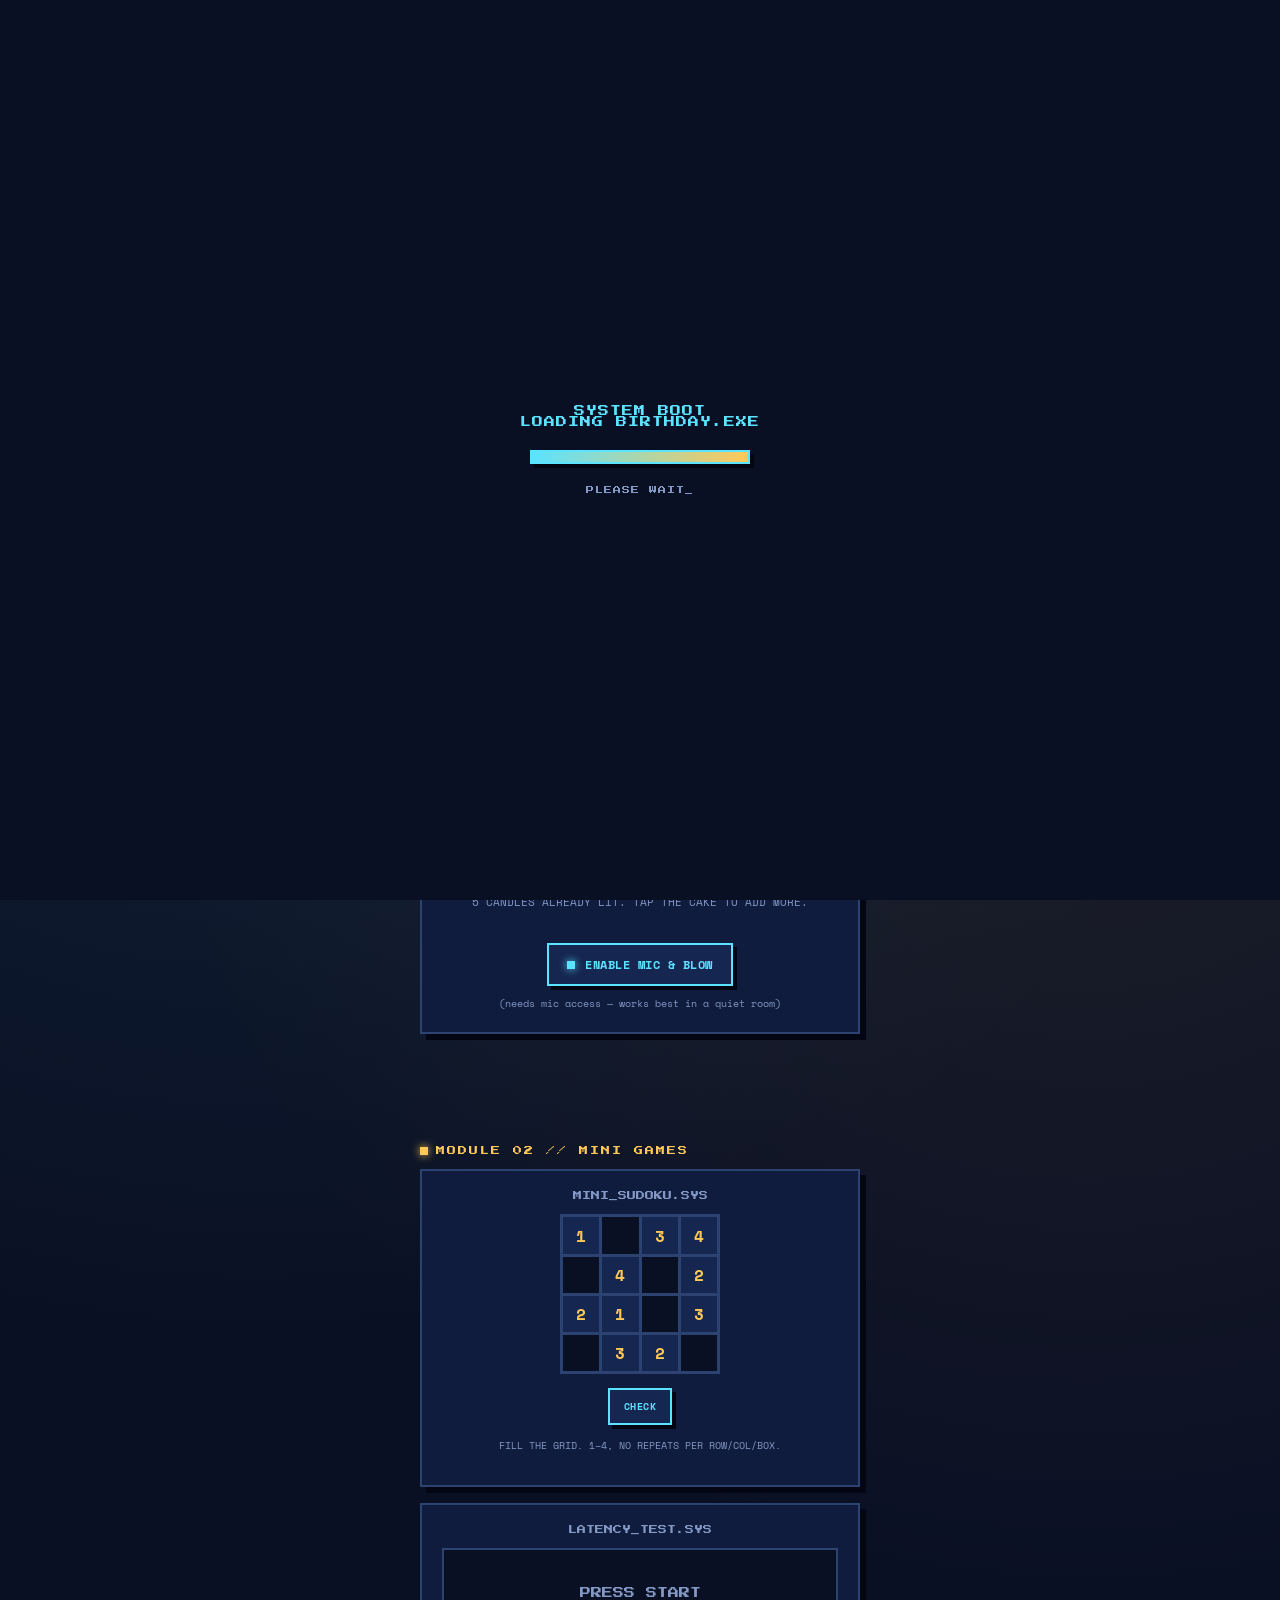
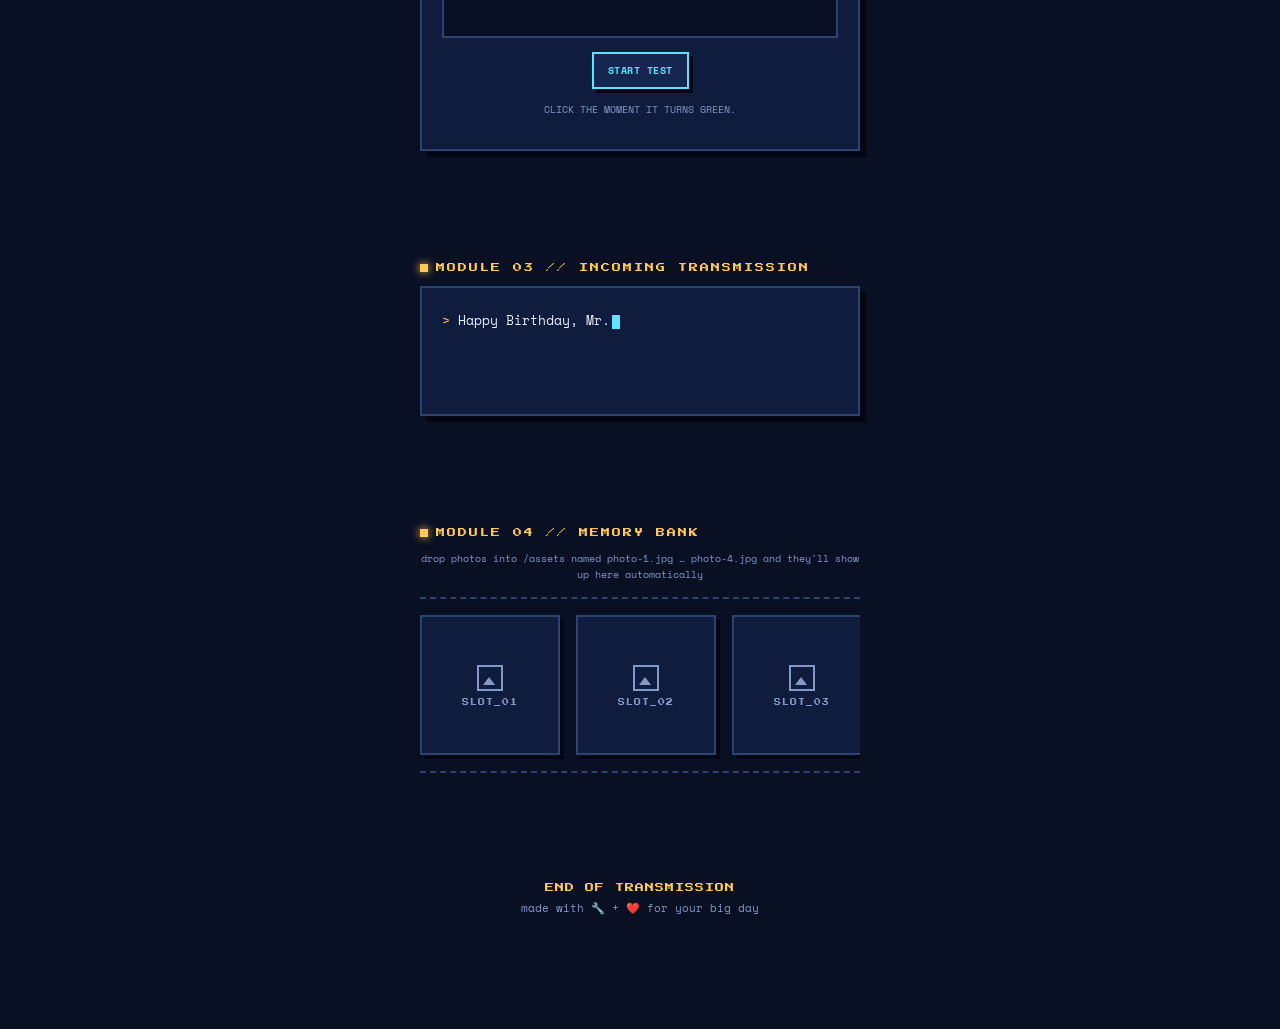
==== index.html @ bc01b447 "Add files via upload" ====
<!DOCTYPE html>
<html lang="en">
<head>
<meta charset="UTF-8">
<meta name="viewport" content="width=device-width, initial-scale=1.0, maximum-scale=1.0">
<title>Happy Birthday, Gopi San</title>
<link rel="preconnect" href="https://fonts.googleapis.com">
<link href="https://fonts.googleapis.com/css2?family=Press+Start+2P&family=Space+Mono:ital,wght@0,400;0,700;1,400&display=swap" rel="stylesheet">
<link rel="stylesheet" href="style.css">
</head>
<body>

<div class="confetti" id="confetti"></div>

<div id="boot">
  <div class="pixel">SYSTEM BOOT<br>LOADING BIRTHDAY.EXE</div>
  <div class="loadbar"></div>
  <div class="pixel" style="font-size:8px; color:var(--text-dim);">PLEASE WAIT<span class="blink">_</span></div>
</div>

<main>

  <section class="hero">
    <div class="bot">
      <div class="antenna-tip"></div>
      <div class="antenna"></div>
      <div class="head">
        <span class="bolt tl"></span><span class="bolt tr"></span><span class="bolt bl"></span><span class="bolt br"></span>
        <div class="visor"><span class="eye"></span><span class="eye"></span></div>
        <div class="mouth"><i></i><i></i><i></i><i></i><i></i></div>
      </div>
    </div>
    <h1 class="pixel">HAPPY<br>BIRTHDAY<span class="cyan-txt">_</span></h1>
    <div class="name pixel">// GOPI SAN 🧛‍♂️</div>
    <p class="sub">SYSTEM STATUS: <span class="gold-txt">+1 YEAR ADDED TO UPTIME</span></p>

    <div class="walk-lane" id="walkLane">
      <div class="walker" id="walker"><div class="flip" id="walkerFlip"></div></div>
    </div>
  </section>

  <section class="fade-in">
    <div class="eyebrow">MODULE 01 // MAKE A WISH</div>
    <div class="panel-3d">
      <div class="console-head">
        <span class="console-title">WISH_CAKE.SYS</span>
        <div class="dots"><span></span><span></span><span></span></div>
      </div>
      <div class="cake-stage" id="cakeStage"></div>
      <div class="candle-count" id="candleCount">5 CANDLES LIT</div>
      <div class="console-msg" id="cakeMsg">5 CANDLES ALREADY LIT. TAP THE CAKE TO ADD MORE.</div>
      <button class="btn-3d" id="micBtn"><span class="dot"></span> ENABLE MIC &amp; BLOW</button>
      <p class="hint">(needs mic access — works best in a quiet room)</p>
    </div>
  </section>

  <section class="fade-in">
    <div class="eyebrow">MODULE 02 // MINI GAMES</div>
    <div class="games-grid">

      <div class="panel-3d game-card">
        <div class="console-title">MINI_SUDOKU.SYS</div>
        <div class="sudoku-grid" id="sudokuGrid"></div>
        <button class="btn-3d small" id="sudokuCheck">CHECK</button>
        <div class="game-msg" id="sudokuMsg">FILL THE GRID. 1–4, NO REPEATS PER ROW/COL/BOX.</div>
      </div>

      <div class="panel-3d game-card">
        <div class="console-title">LATENCY_TEST.SYS</div>
        <div class="reaction-box" id="reactionBox">
          <span id="reactionLabel">PRESS START</span>
        </div>
        <button class="btn-3d small" id="reactionBtn">START TEST</button>
        <div class="game-msg" id="reactionMsg">CLICK THE MOMENT IT TURNS GREEN.</div>
      </div>

    </div>
  </section>

  <section class="fade-in">
    <div class="eyebrow">MODULE 03 // INCOMING TRANSMISSION</div>
    <div class="panel-3d terminal">
      <span class="prompt">&gt;</span> <span id="typewriter"></span><span class="cursor-bar"></span>
    </div>
  </section>

  <section class="fade-in">
    <div class="eyebrow">MODULE 04 // MEMORY BANK</div>
    <p class="hint" style="margin-bottom:14px;">drop photos into /assets named photo-1.jpg … photo-4.jpg and they'll show up here automatically</p>
    <div class="belt-wrap">
      <div class="belt-track" id="beltTrack"></div>
    </div>
  </section>

  <footer>
    <div class="pixel">END OF TRANSMISSION</div>
    <div>made with 🔧 + ❤️ for your big day</div>
  </footer>

</main>

<script src="script.js"></script>
</body>
</html>
---- style.css ----
:root{
  --bg:#0a1024;
  --panel:#101c3d;
  --panel-2:#152650;
  --line:#2c4270;
  --cyan:#5be3ff;
  --cyan-dim:#3a6b95;
  --gold:#ffc857;
  --coral:#ff7a5c;
  --text:#e8eefb;
  --text-dim:#8398c4;
  --shadow:#040713;
}
*{box-sizing:border-box; margin:0; padding:0;}
html{scroll-behavior:smooth;}
body{
  background:
    radial-gradient(circle at 20% 10%, rgba(91,227,255,.10), transparent 42%),
    radial-gradient(circle at 85% 25%, rgba(255,200,87,.08), transparent 42%),
    var(--bg);
  color:var(--text);
  font-family:'Space Mono', monospace;
  overflow-x:hidden;
  position:relative;
}
body::before{
  content:''; position:fixed; inset:0; pointer-events:none; z-index:0;
  background-image:
    linear-gradient(rgba(91,227,255,.05) 1px, transparent 1px),
    linear-gradient(90deg, rgba(91,227,255,.05) 1px, transparent 1px);
  background-size: 26px 26px;
}
.pixel{font-family:'Press Start 2P', monospace;}
.cyan-txt{color:var(--cyan);}
.gold-txt{color:var(--gold);}

/* ---------- 3D pixel panel / button system ---------- */
.panel-3d{
  background:var(--panel); border:2px solid var(--line); padding:20px;
  box-shadow:6px 6px 0 var(--shadow);
  position:relative;
}
.btn-3d{
  display:flex; align-items:center; gap:10px; margin:16px auto 0; justify-content:center;
  background:var(--panel-2); border:2px solid var(--cyan); color:var(--cyan);
  font-family:'Space Mono', monospace; font-weight:700; font-size:12px;
  padding:11px 18px; cursor:pointer; letter-spacing:.5px;
  box-shadow:4px 4px 0 var(--shadow);
  transition:transform .08s ease, box-shadow .08s ease;
}
.btn-3d:hover{background:rgba(91,227,255,.10);}
.btn-3d:active{transform:translate(3px,3px); box-shadow:1px 1px 0 var(--shadow);}
.btn-3d.small{font-size:10px; padding:9px 14px; margin-top:14px;}
.btn-3d .dot{width:8px; height:8px; background:var(--cyan); box-shadow:0 0 8px var(--cyan);}
.btn-3d.listening .dot{animation:pulse .5s infinite;}
@keyframes pulse{ 0%,100%{opacity:1; transform:scale(1);} 50%{opacity:.5; transform:scale(.85);} }

/* ---------- confetti ---------- */
.confetti{position:fixed; inset:0; overflow:hidden; pointer-events:none; z-index:1;}
.confetti span{position:absolute; top:-20px; width:6px; height:6px; opacity:.8; animation:fall linear infinite;}
@keyframes fall{ to{ transform:translateY(115vh) rotate(200deg); } }

/* ---------- BOOT SCREEN ---------- */
#boot{
  position:fixed; inset:0; background:var(--bg);
  display:flex; flex-direction:column; align-items:center; justify-content:center;
  z-index:999; gap:22px; transition:opacity .6s ease, visibility .6s ease;
}
#boot.hide{opacity:0; visibility:hidden; pointer-events:none;}
#boot .pixel{font-size:11px; color:var(--cyan); letter-spacing:1px; text-align:center;}
.loadbar{width:220px; height:14px; border:2px solid var(--cyan); position:relative; overflow:hidden; box-shadow:4px 4px 0 var(--shadow);}
.loadbar::after{
  content:''; position:absolute; left:0; top:0; bottom:0; width:0%;
  background:linear-gradient(90deg,var(--cyan),var(--gold)); animation:load 2.2s steps(20) forwards;
}
@keyframes load{ to{ width:100%; } }
.blink{animation:blink 1s step-end infinite;}
@keyframes blink{ 50%{ opacity:0; } }

/* ---------- LAYOUT ---------- */
main{max-width:480px; margin:0 auto; padding:0 20px 80px; position:relative; z-index:2;}
section{padding:56px 0; position:relative;}
.eyebrow{
  font-family:'Press Start 2P', monospace; font-size:9px; color:var(--gold);
  letter-spacing:2px; margin-bottom:14px; display:flex; align-items:center; gap:8px;
}
.eyebrow::before{content:''; width:8px; height:8px; background:var(--gold); box-shadow:0 0 8px var(--gold); display:inline-block;}

/* ---------- HERO ---------- */
.hero{padding-top:52px; text-align:center;}
.bot{width:132px; height:150px; margin:0 auto 20px; position:relative;}
.bot .antenna{width:4px; height:22px; background:var(--cyan-dim); margin:0 auto;}
.bot .antenna-tip{
  width:12px; height:12px; background:var(--coral); margin:0 auto;
  box-shadow:0 0 14px var(--coral); animation:pulse 1.6s ease-in-out infinite;
}
.bot .head{
  width:132px; height:96px; background:var(--panel-2);
  border:3px solid var(--cyan); margin-top:6px; position:relative;
  box-shadow:6px 6px 0 var(--shadow), inset 0 0 20px rgba(91,227,255,.08);
}
.bot .visor{
  position:absolute; top:26px; left:14px; right:14px; height:34px;
  background:var(--bg); border:2px solid var(--cyan-dim);
  display:flex; align-items:center; justify-content:center; gap:16px;
}
.bot .eye{width:12px; height:12px; background:var(--cyan); box-shadow:0 0 10px var(--cyan); animation:blinkeye 4s infinite;}
@keyframes blinkeye{ 0%,92%,100%{ transform:scaleY(1);} 96%{ transform:scaleY(.1);} }
.bot .mouth{position:absolute; bottom:14px; left:24px; right:24px; height:8px; display:flex; gap:4px;}
.bot .mouth i{flex:1; background:var(--gold); opacity:.25; animation:talk 1.8s infinite;}
.bot .mouth i:nth-child(2){animation-delay:.2s;} .bot .mouth i:nth-child(3){animation-delay:.4s;}
.bot .mouth i:nth-child(4){animation-delay:.6s;} .bot .mouth i:nth-child(5){animation-delay:.8s;}
@keyframes talk{ 0%,100%{opacity:.15;} 50%{opacity:.9;} }
.bot .bolt{position:absolute; width:6px; height:6px; background:var(--cyan-dim);}
.bot .bolt.tl{top:6px; left:6px;} .bot .bolt.tr{top:6px; right:6px;}
.bot .bolt.bl{bottom:6px; left:6px;} .bot .bolt.br{bottom:6px; right:6px;}

.hero h1{font-size:16px; line-height:1.7; margin-top:22px; color:var(--text);}
.hero .name{margin-top:14px; font-size:14px; color:var(--gold); letter-spacing:1px;}
.hero .sub{margin-top:18px; color:var(--text-dim); font-size:13px;}

/* ---------- walking lane ---------- */
.walk-lane{
  position:relative; height:150px; margin-top:30px; overflow:hidden;
  border-top:2px dashed var(--line); border-bottom:2px dashed var(--line);
}
.walker{position:absolute; bottom:4px; left:0; will-change:transform;}
.walker .flip{will-change:transform;}
.walker svg{display:block; image-rendering:pixelated;}
.walker .frameB{display:none;}
.walker.step .frameA{display:none;}
.walker.step .frameB{display:block;}

/* ---------- WISH CONSOLE ---------- */
.console-head{display:flex; justify-content:space-between; align-items:center; margin-bottom:16px;}
.console-head .dots{display:flex; gap:6px;}
.console-head .dots span{width:8px; height:8px; background:var(--cyan-dim);}
.console-title{font-family:'Press Start 2P'; font-size:9px; color:var(--text-dim);}

.cake-stage{position:relative; width:210px; height:150px; margin:6px auto 0; cursor:crosshair;}
.cake-stage svg{position:absolute; left:0; top:0; image-rendering:pixelated;}
.candle{position:absolute; width:5px; height:22px; background:var(--gold); box-shadow:0 0 6px rgba(255,200,87,.7); transform:translate(-50%,-100%);}
.candle .flame{
  position:absolute; top:-10px; left:50%; transform:translateX(-50%);
  width:8px; height:11px; background:var(--coral);
  clip-path:polygon(50% 0%, 100% 100%, 0% 100%);
  box-shadow:0 0 10px var(--coral); animation:flick .4s infinite alternate;
}
@keyframes flick{ from{transform:translateX(-50%) scaleY(1);} to{transform:translateX(-50%) scaleY(.82) scaleX(1.1);} }
.candle.out{opacity:.35;}
.candle.out .flame{display:none;}

.candle-count{text-align:center; font-family:'Press Start 2P'; font-size:10px; color:var(--gold); margin-top:14px;}
.console-msg{text-align:center; font-size:11px; color:var(--text-dim); margin-top:10px; min-height:34px; line-height:1.7;}
.console-msg strong{color:var(--gold);}
.hint{text-align:center; font-size:10px; color:var(--text-dim); margin-top:10px; line-height:1.6;}

/* ---------- MINI GAMES ---------- */
.games-grid{display:grid; grid-template-columns:1fr; gap:16px;}
.game-card{text-align:center;}
.sudoku-grid{
  display:grid; grid-template-columns:repeat(4,1fr); gap:3px;
  width:160px; margin:14px auto 0; background:var(--line); padding:3px;
}
.sudoku-grid input{
  width:100%; aspect-ratio:1/1; text-align:center; font-family:'Space Mono', monospace;
  font-size:16px; font-weight:700; background:var(--bg); color:var(--cyan);
  border:none; outline:none;
}
.sudoku-grid input:disabled{color:var(--gold); background:var(--panel-2);}
.sudoku-grid input:focus{background:var(--panel-2);}
.game-msg{font-size:10px; color:var(--text-dim); margin-top:12px; line-height:1.7; min-height:28px;}

.reaction-box{
  margin:14px auto 0; width:100%; height:90px; background:var(--bg);
  border:2px solid var(--line); display:flex; align-items:center; justify-content:center;
  font-family:'Press Start 2P'; font-size:11px; color:var(--text-dim); text-align:center; padding:10px;
  transition:background .1s ease;
}
.reaction-box.go{background:#1f7a3d; color:#eafff0; border-color:#1f7a3d;}
.reaction-box.wait{color:var(--coral);}

/* ---------- TERMINAL MESSAGE ---------- */
.terminal{font-size:13px; line-height:1.85; min-height:130px; color:var(--text);}
.terminal .prompt{color:var(--gold);}
.cursor-bar{display:inline-block; width:8px; height:14px; background:var(--cyan); vertical-align:middle; margin-left:2px;}

/* ---------- CONVEYOR BELT GALLERY ---------- */
.belt-wrap{
  overflow:hidden; border-top:2px dashed var(--line); border-bottom:2px dashed var(--line);
  padding:16px 0; position:relative;
}
.belt-track{
  display:flex; gap:16px; width:max-content;
  animation:belt-scroll 18s linear infinite;
}
.belt-wrap:active .belt-track{animation-play-state:paused;}
@keyframes belt-scroll{ from{ transform:translateX(0); } to{ transform:translateX(-50%); } }
.slot{
  width:140px; height:140px; flex:0 0 auto;
  border:2px solid var(--line); background:var(--panel);
  box-shadow:4px 4px 0 var(--shadow);
  display:flex; flex-direction:column; align-items:center; justify-content:center; gap:8px;
  position:relative; overflow:hidden;
}
.slot img{width:100%; height:100%; object-fit:cover; display:none; position:absolute; inset:0;}
.slot .ph-icon{width:26px; height:26px; border:2px solid var(--text-dim); position:relative;}
.slot .ph-icon::after{content:''; position:absolute; left:4px; bottom:4px; width:0; height:0;
  border-left:6px solid transparent; border-right:6px solid transparent; border-bottom:8px solid var(--text-dim);}
.slot .label{font-family:'Press Start 2P'; font-size:7px; color:var(--text-dim); letter-spacing:1px;}

/* ---------- FOOTER ---------- */
footer{text-align:center; padding:50px 0 30px; color:var(--text-dim); font-size:11px; line-height:2;}
footer .pixel{font-size:9px; color:var(--gold); letter-spacing:1px;}

.fade-in{opacity:0; transform:translateY(14px); transition:opacity .7s ease, transform .7s ease;}
.fade-in.in{opacity:1; transform:none;}

@media (prefers-reduced-motion: reduce){ *{animation:none !important; transition:none !important;} }
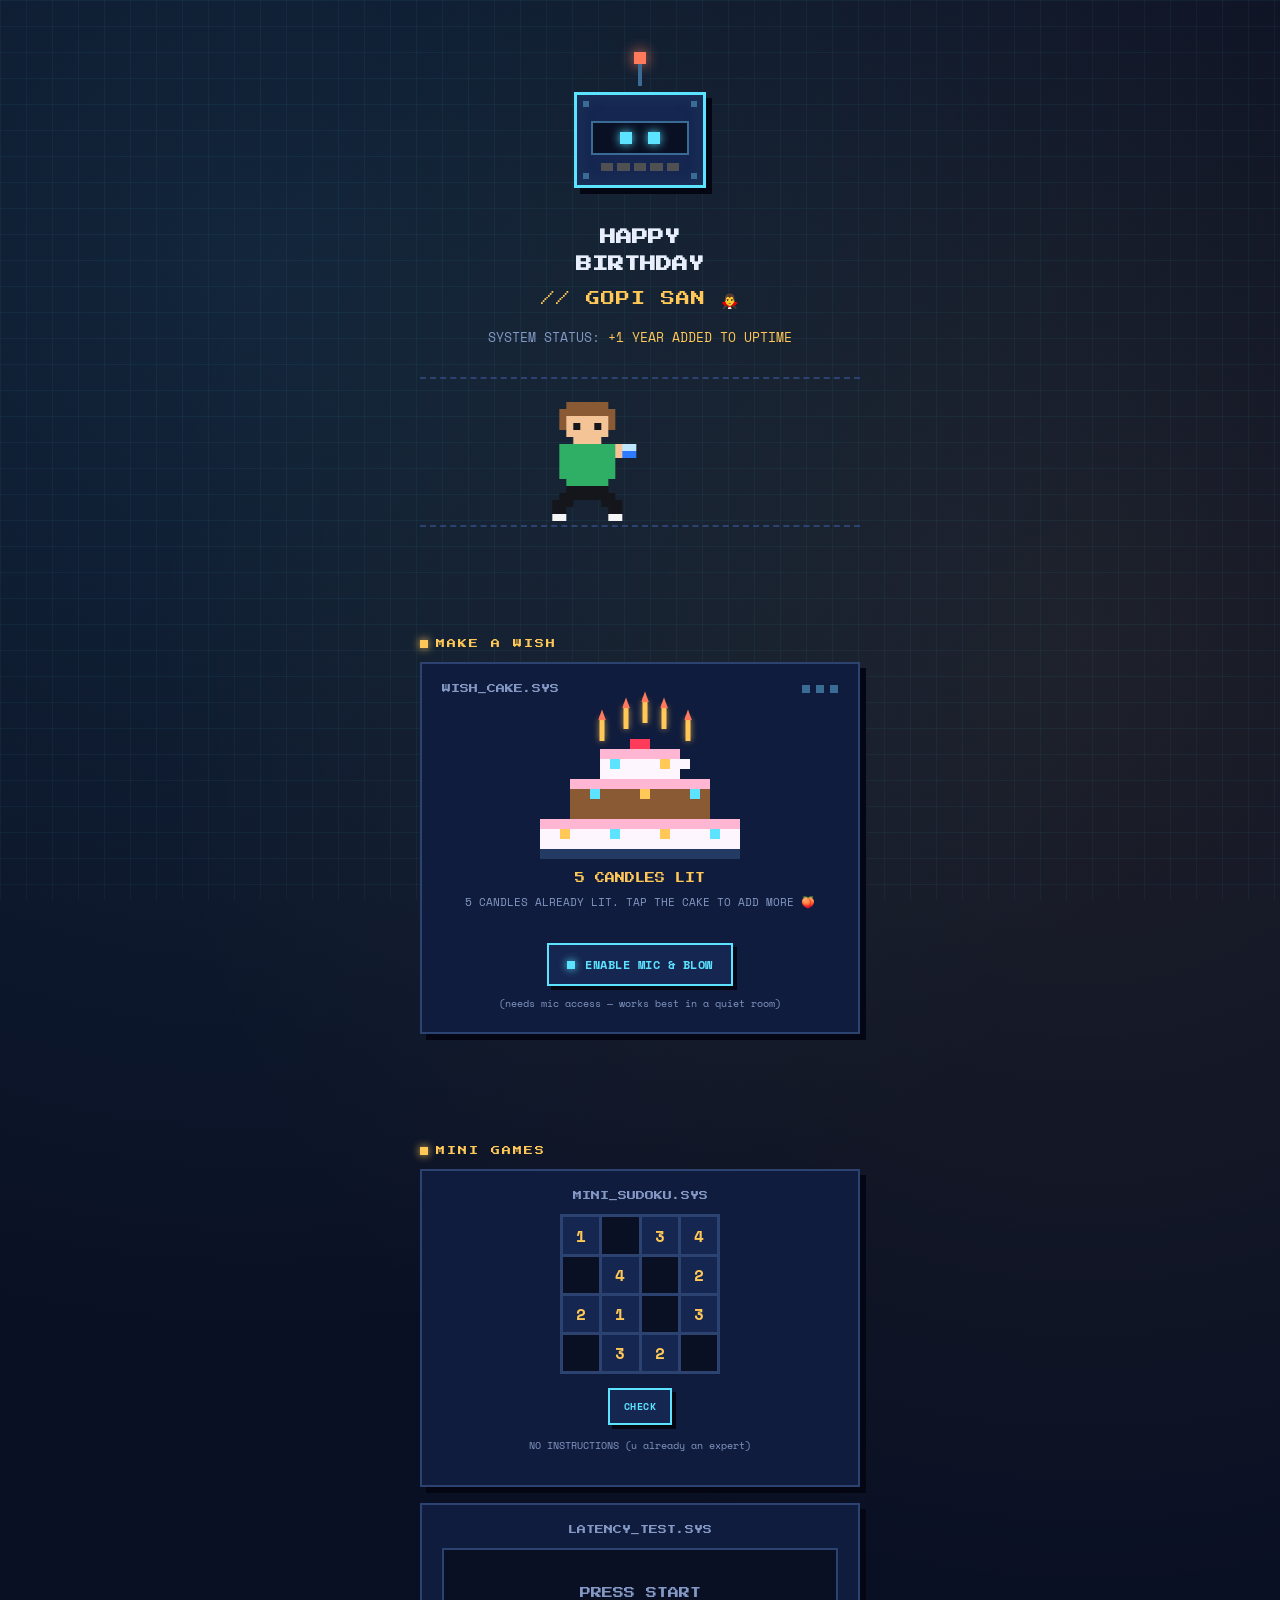
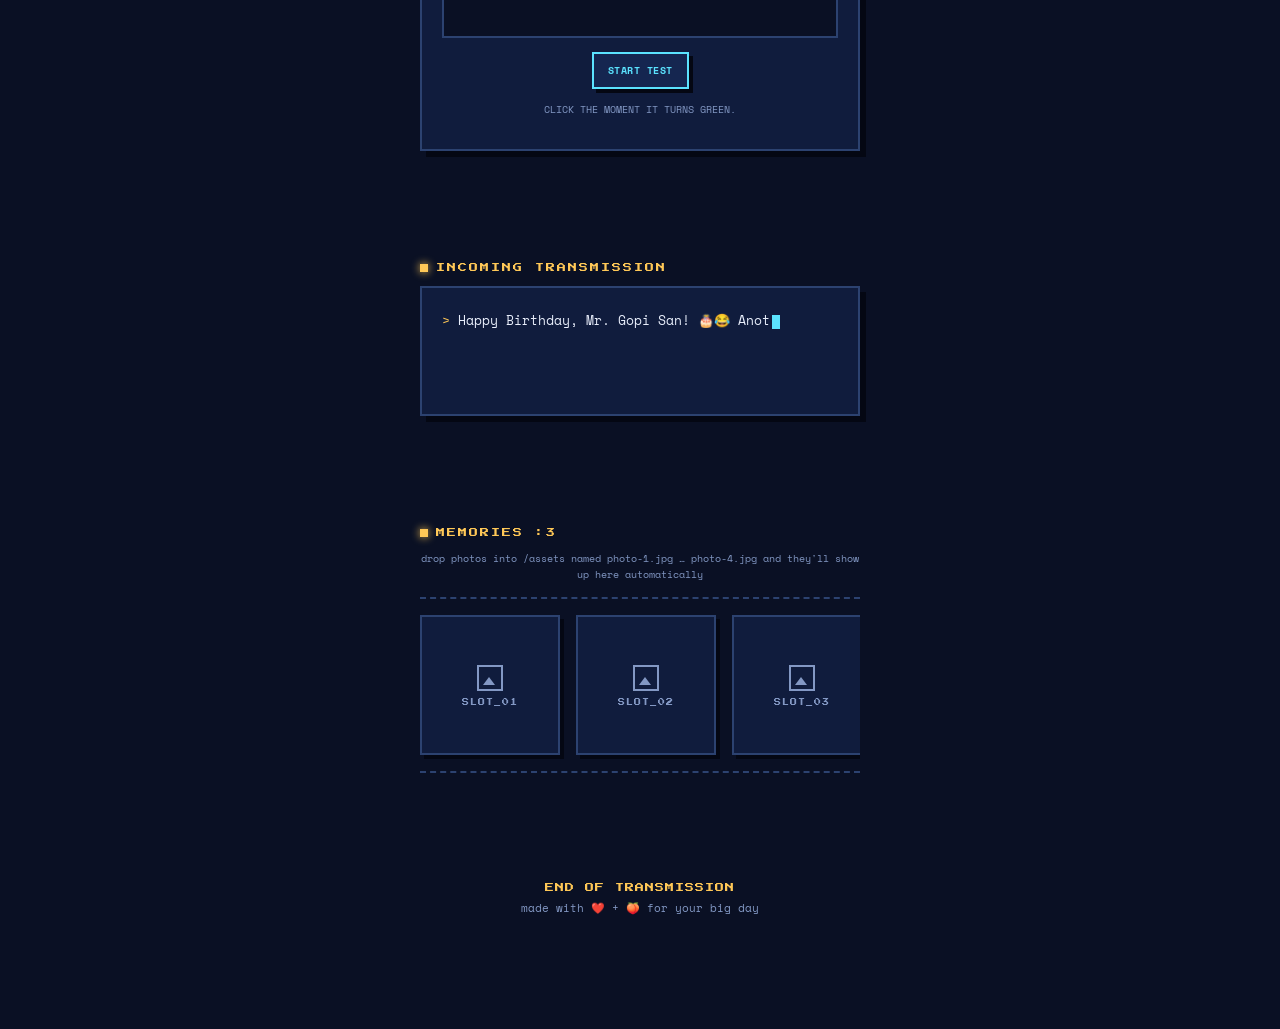
==== commit a61d29c2: "Update index.html" ====
--- a/index.html
+++ b/index.html
@@ -30,7 +30,7 @@
         <div class="mouth"><i></i><i></i><i></i><i></i><i></i></div>
       </div>
     </div>
-    <h1 class="pixel">HAPPY<br>BIRTHDAY<span class="cyan-txt">_</span></h1>
+    <h1 class="pixel">HAPPY<br>BIRTHDAY<span class="cyan-txt"></span></h1>
     <div class="name pixel">// GOPI SAN 🧛‍♂️</div>
     <p class="sub">SYSTEM STATUS: <span class="gold-txt">+1 YEAR ADDED TO UPTIME</span></p>
 
@@ -40,7 +40,7 @@
   </section>
 
   <section class="fade-in">
-    <div class="eyebrow">MODULE 01 // MAKE A WISH</div>
+    <div class="eyebrow">MAKE A WISH</div>
     <div class="panel-3d">
       <div class="console-head">
         <span class="console-title">WISH_CAKE.SYS</span>
@@ -48,21 +48,21 @@
       </div>
       <div class="cake-stage" id="cakeStage"></div>
       <div class="candle-count" id="candleCount">5 CANDLES LIT</div>
-      <div class="console-msg" id="cakeMsg">5 CANDLES ALREADY LIT. TAP THE CAKE TO ADD MORE.</div>
+      <div class="console-msg" id="cakeMsg">5 CANDLES ALREADY LIT. TAP THE CAKE TO ADD MORE 🍑</div>
       <button class="btn-3d" id="micBtn"><span class="dot"></span> ENABLE MIC &amp; BLOW</button>
       <p class="hint">(needs mic access — works best in a quiet room)</p>
     </div>
   </section>
 
   <section class="fade-in">
-    <div class="eyebrow">MODULE 02 // MINI GAMES</div>
+    <div class="eyebrow">MINI GAMES</div>
     <div class="games-grid">
 
       <div class="panel-3d game-card">
         <div class="console-title">MINI_SUDOKU.SYS</div>
         <div class="sudoku-grid" id="sudokuGrid"></div>
         <button class="btn-3d small" id="sudokuCheck">CHECK</button>
-        <div class="game-msg" id="sudokuMsg">FILL THE GRID. 1–4, NO REPEATS PER ROW/COL/BOX.</div>
+        <div class="game-msg" id="sudokuMsg">NO INSTRUCTIONS (u already an expert)</div>
       </div>
 
       <div class="panel-3d game-card">
@@ -78,14 +78,14 @@
   </section>
 
   <section class="fade-in">
-    <div class="eyebrow">MODULE 03 // INCOMING TRANSMISSION</div>
+    <div class="eyebrow">INCOMING TRANSMISSION</div>
     <div class="panel-3d terminal">
       <span class="prompt">&gt;</span> <span id="typewriter"></span><span class="cursor-bar"></span>
     </div>
   </section>
 
   <section class="fade-in">
-    <div class="eyebrow">MODULE 04 // MEMORY BANK</div>
+    <div class="eyebrow">MEMORIES :3 </div>
     <p class="hint" style="margin-bottom:14px;">drop photos into /assets named photo-1.jpg … photo-4.jpg and they'll show up here automatically</p>
     <div class="belt-wrap">
       <div class="belt-track" id="beltTrack"></div>
@@ -94,7 +94,7 @@
 
   <footer>
     <div class="pixel">END OF TRANSMISSION</div>
-    <div>made with 🔧 + ❤️ for your big day</div>
+    <div>made with ❤️ + 🍑 for your big day</div>
   </footer>
 
 </main>
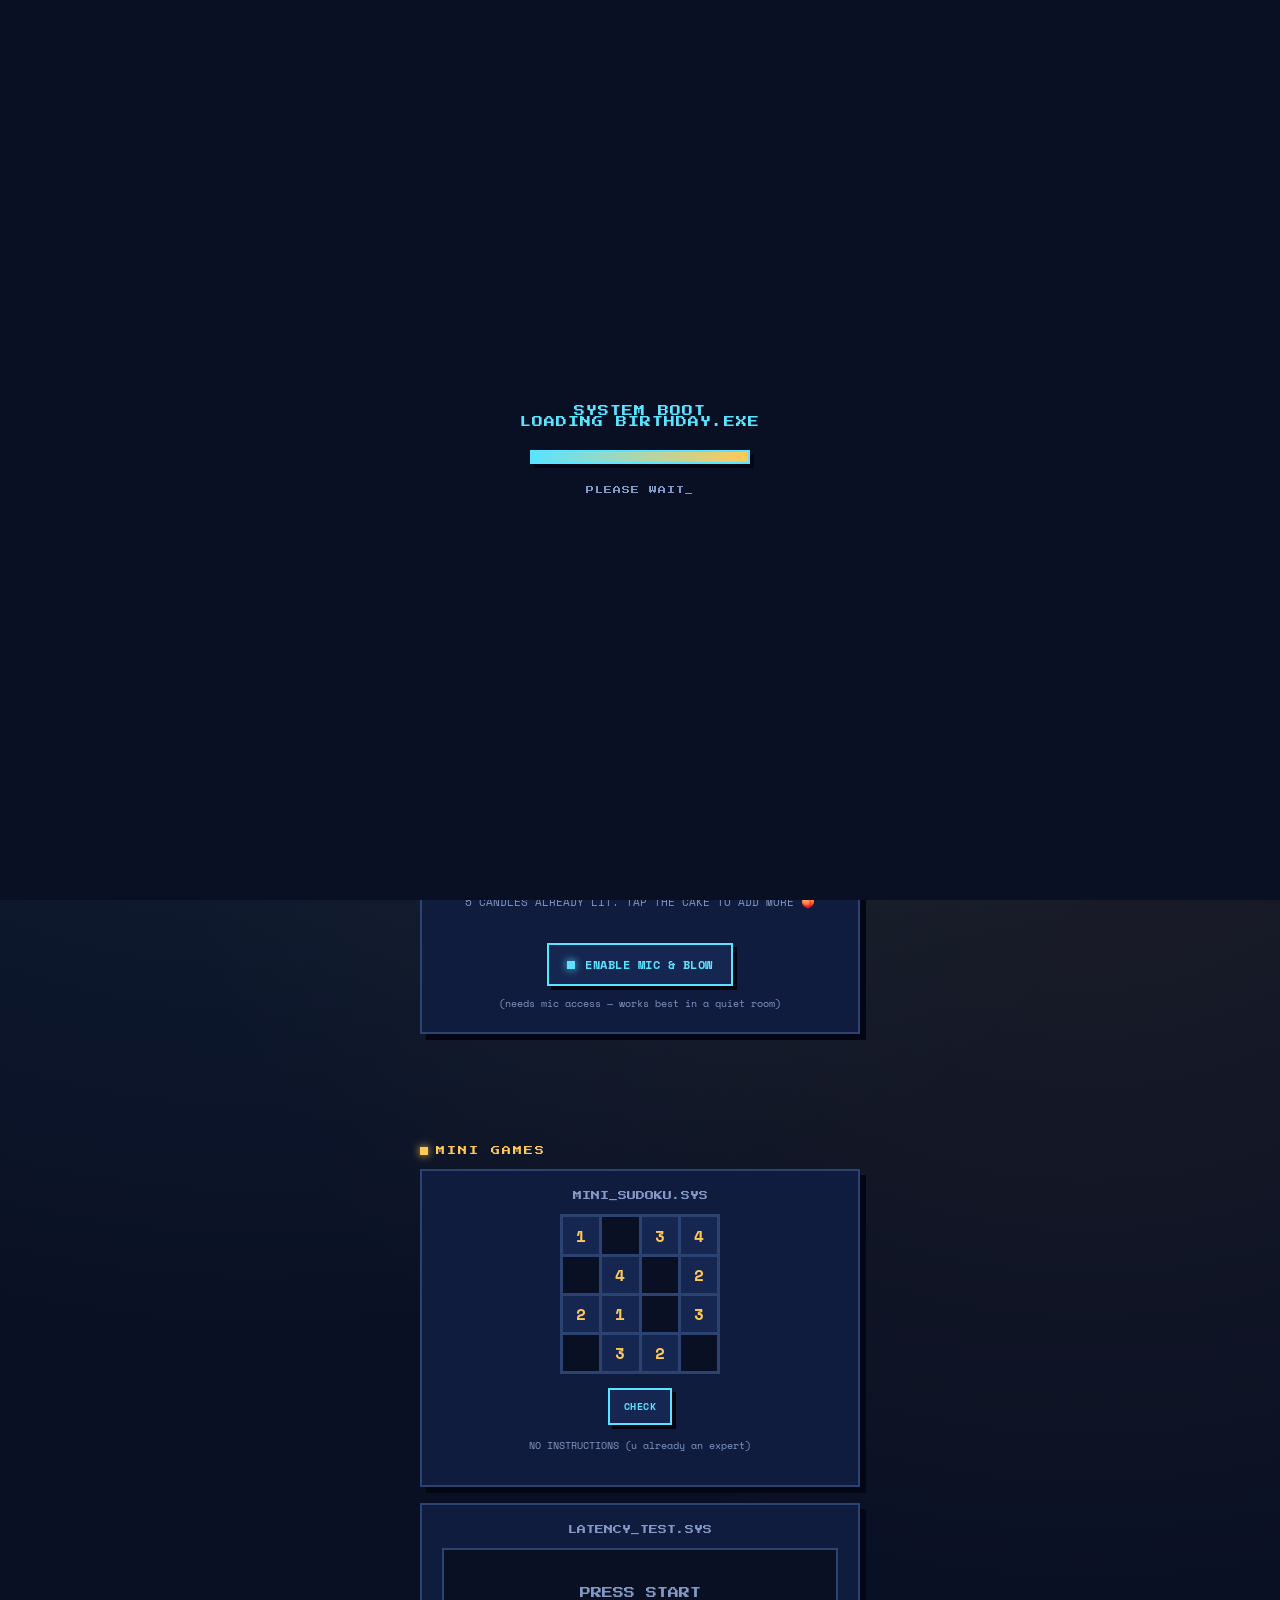
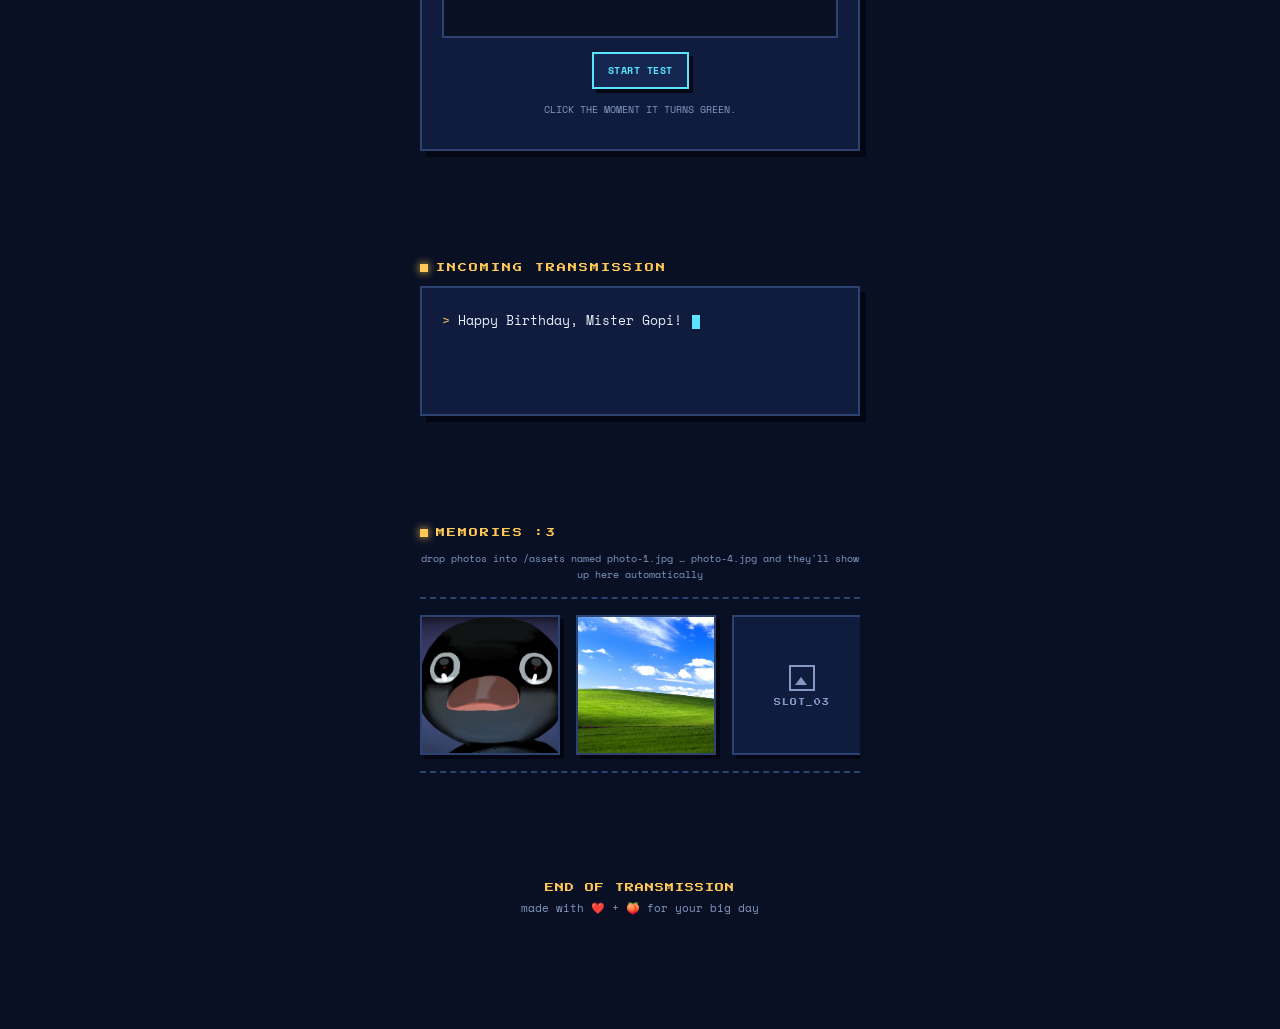
==== commit 4bea9c1c: "Add files via upload" ====
--- a/index.html
+++ b/index.html
@@ -36,6 +36,7 @@
 
     <div class="walk-lane" id="walkLane">
       <div class="walker" id="walker"><div class="flip" id="walkerFlip"></div></div>
+      <div class="bot-buddy" id="botBuddy"><div class="bot-buddy-bob" id="botBuddyBob"></div></div>
     </div>
   </section>
 
--- a/style.css
+++ b/style.css
@@ -130,6 +130,13 @@
 .walker .frameB{display:none;}
 .walker.step .frameA{display:none;}
 .walker.step .frameB{display:block;}
+.toy-wrap{position:absolute; left:68px; top:38px;}
+.toy-wrap svg{display:block; image-rendering:pixelated;}
+
+.bot-buddy{position:absolute; bottom:14px; left:0; will-change:transform;}
+.bot-buddy-bob{animation:bot-bob 1.6s ease-in-out infinite;}
+.bot-buddy-bob svg{display:block; image-rendering:pixelated;}
+@keyframes bot-bob{ 0%,100%{ transform:translateY(0); } 50%{ transform:translateY(-6px); } }
 
 /* ---------- WISH CONSOLE ---------- */
 .console-head{display:flex; justify-content:space-between; align-items:center; margin-bottom:16px;}
@@ -203,7 +210,7 @@
   display:flex; flex-direction:column; align-items:center; justify-content:center; gap:8px;
   position:relative; overflow:hidden;
 }
-.slot img{width:100%; height:100%; object-fit:cover; display:none; position:absolute; inset:0;}
+.slot img, .slot video{width:100%; height:100%; object-fit:cover; display:none; position:absolute; inset:0;}
 .slot .ph-icon{width:26px; height:26px; border:2px solid var(--text-dim); position:relative;}
 .slot .ph-icon::after{content:''; position:absolute; left:4px; bottom:4px; width:0; height:0;
   border-left:6px solid transparent; border-right:6px solid transparent; border-bottom:8px solid var(--text-dim);}
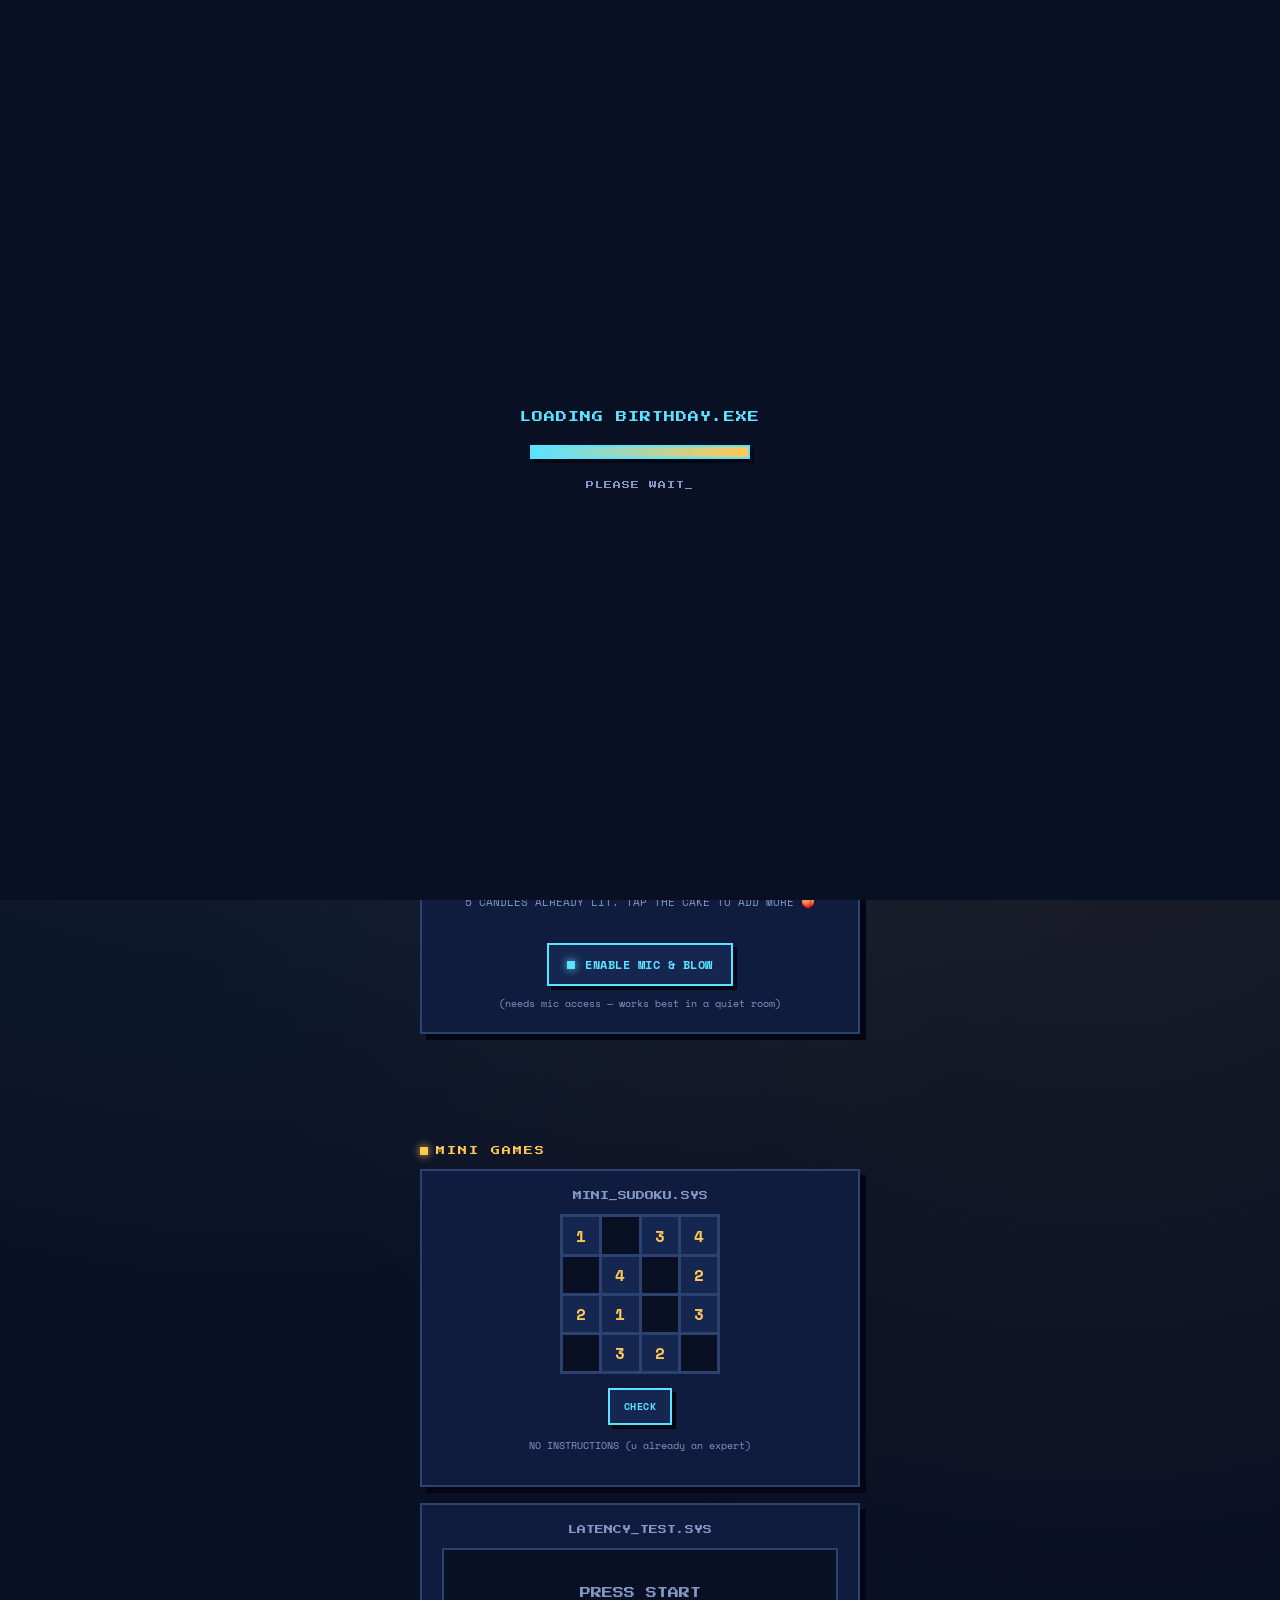
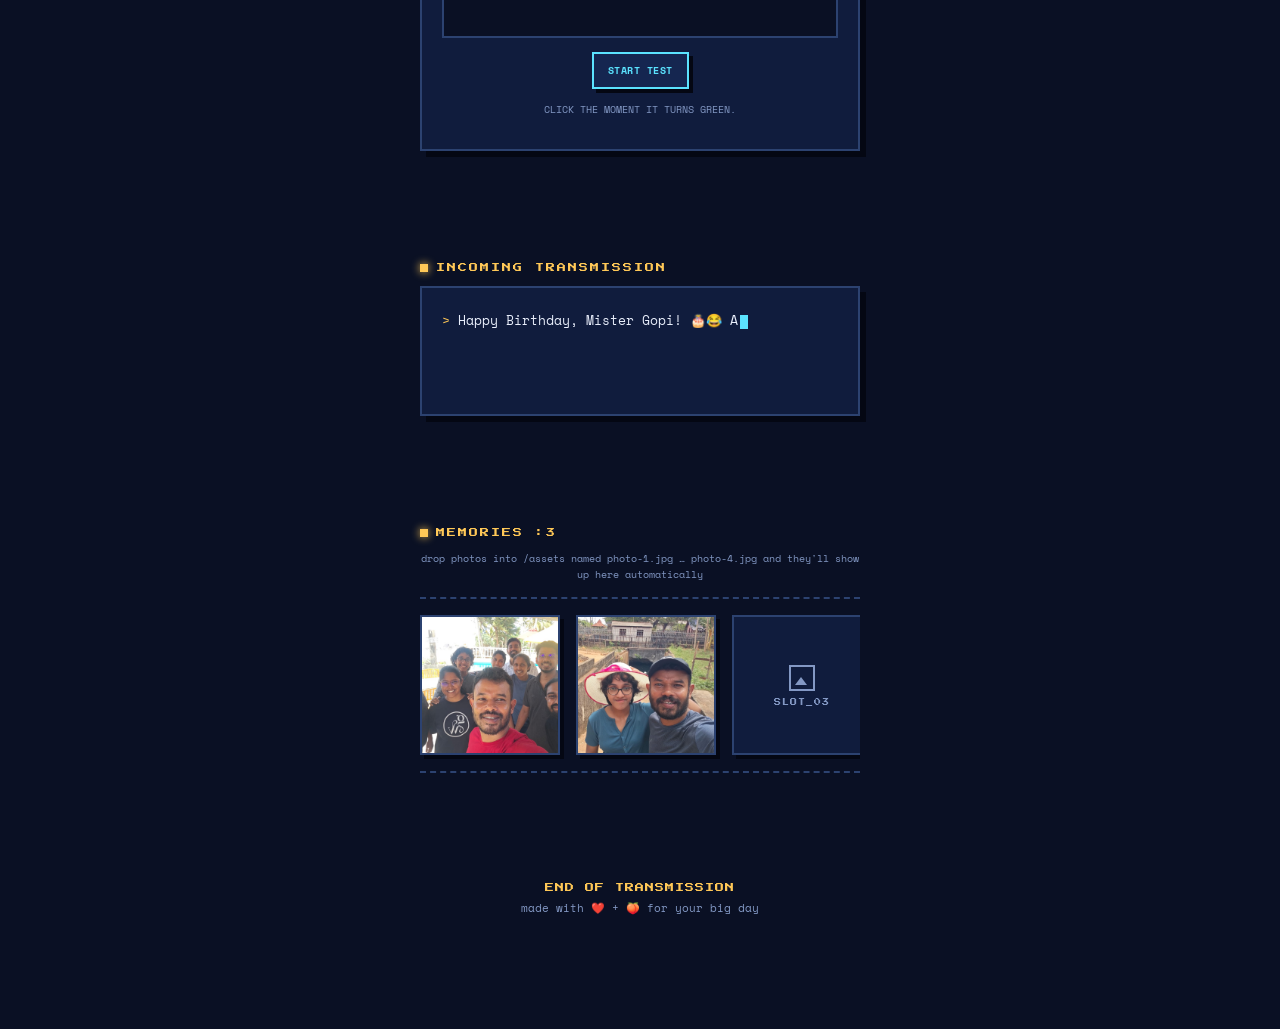
==== commit 32543d13: "Update index.html" ====
--- a/index.html
+++ b/index.html
@@ -13,7 +13,7 @@
 <div class="confetti" id="confetti"></div>
 
 <div id="boot">
-  <div class="pixel">SYSTEM BOOT<br>LOADING BIRTHDAY.EXE</div>
+  <div class="pixel">LOADING BIRTHDAY.EXE</div>
   <div class="loadbar"></div>
   <div class="pixel" style="font-size:8px; color:var(--text-dim);">PLEASE WAIT<span class="blink">_</span></div>
 </div>
--- a/style.css
+++ b/style.css
@@ -130,8 +130,6 @@
 .walker .frameB{display:none;}
 .walker.step .frameA{display:none;}
 .walker.step .frameB{display:block;}
-.toy-wrap{position:absolute; left:68px; top:38px;}
-.toy-wrap svg{display:block; image-rendering:pixelated;}
 
 .bot-buddy{position:absolute; bottom:14px; left:0; will-change:transform;}
 .bot-buddy-bob{animation:bot-bob 1.6s ease-in-out infinite;}
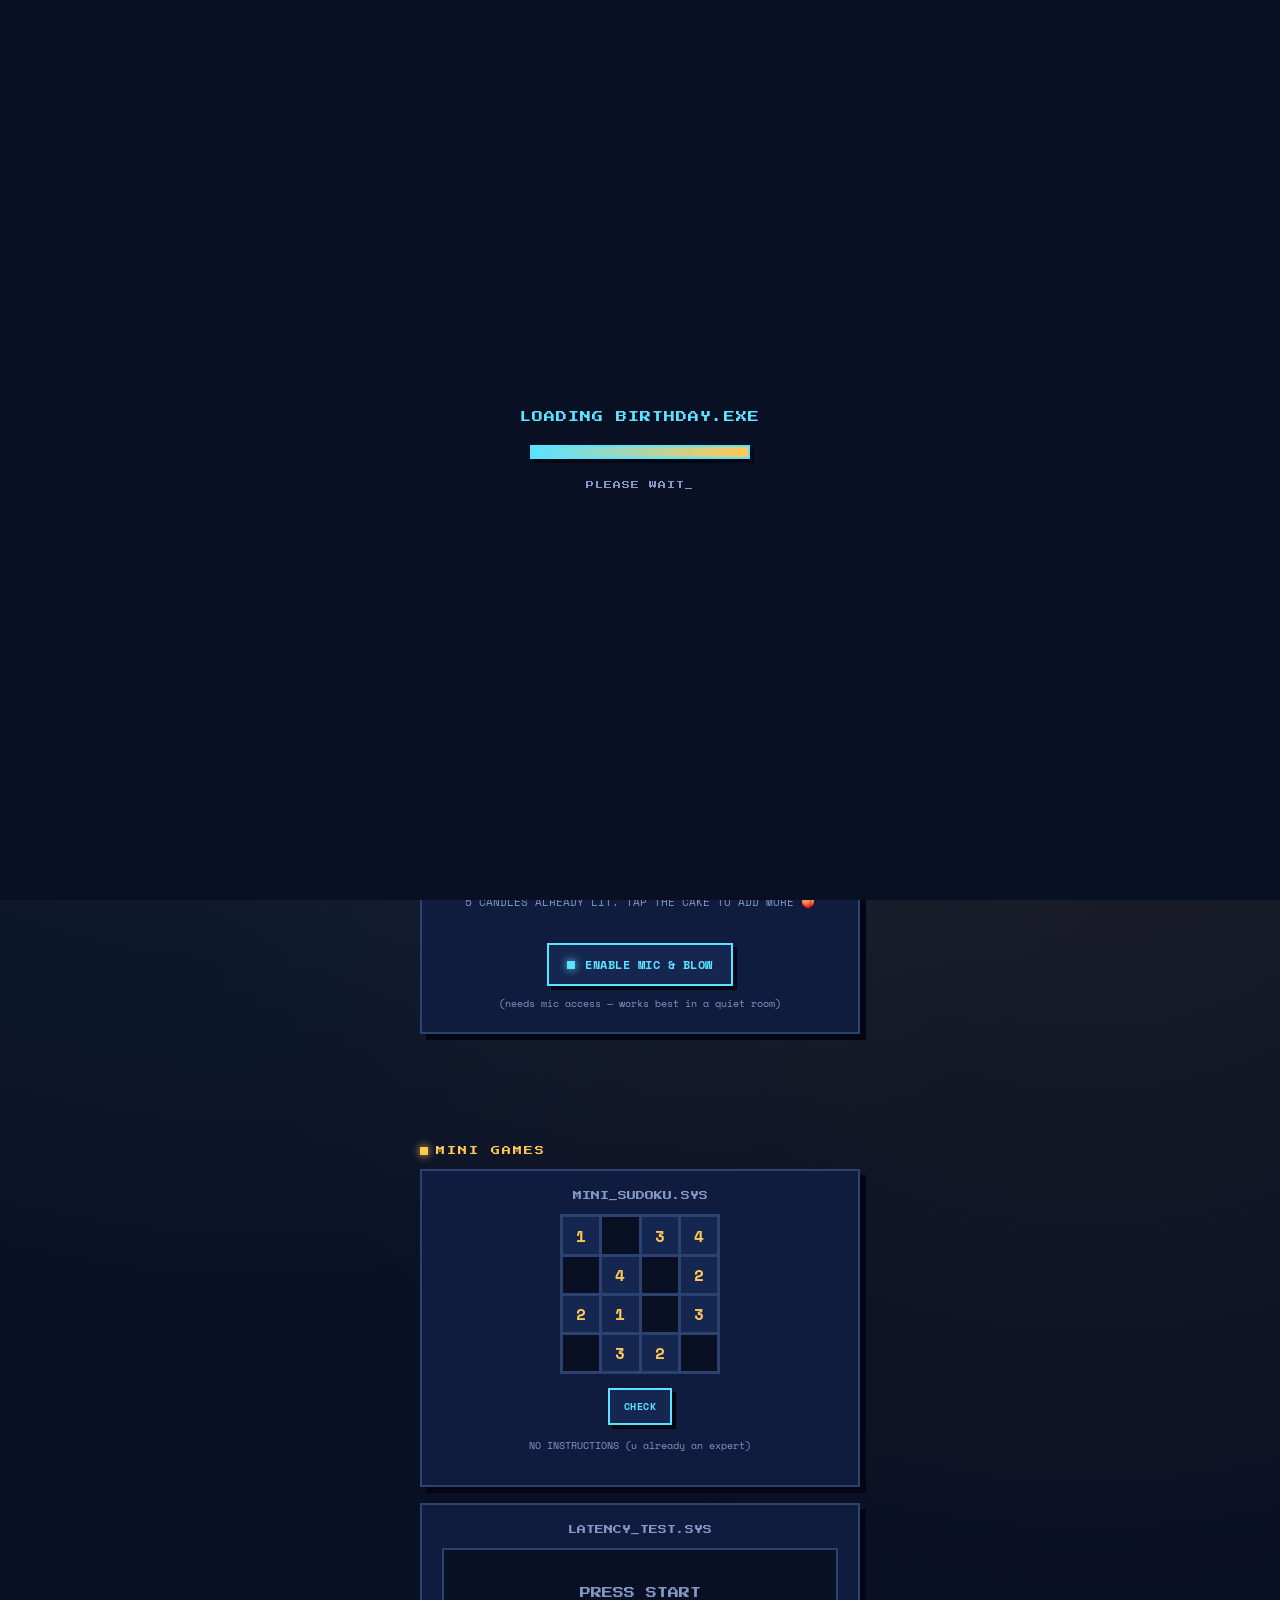
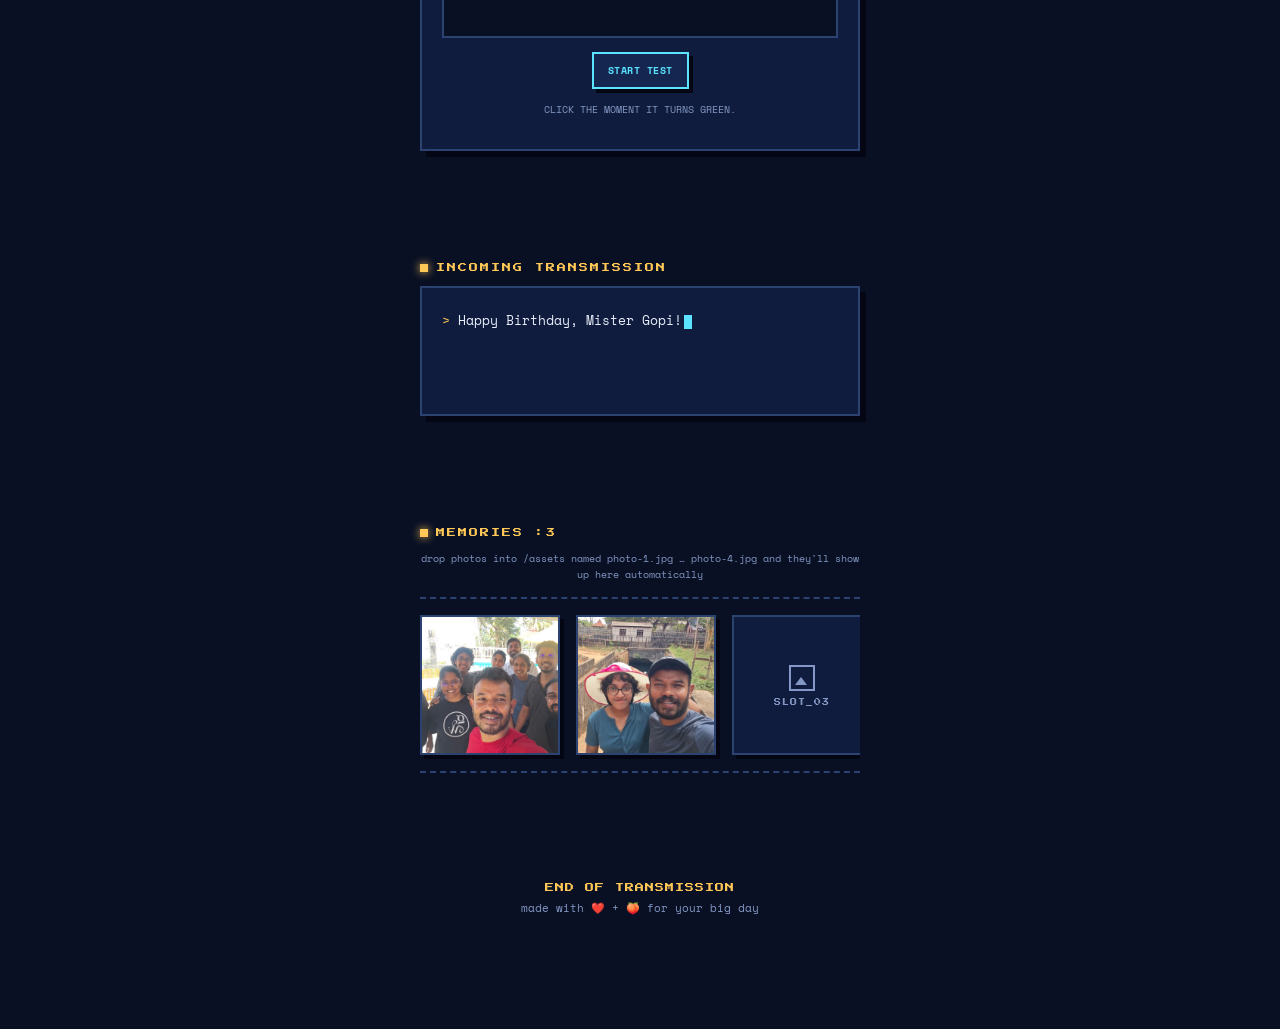
==== commit c0011440: "Fix spacing in name display on index.html" ====
--- a/index.html
+++ b/index.html
@@ -31,7 +31,7 @@
       </div>
     </div>
     <h1 class="pixel">HAPPY<br>BIRTHDAY<span class="cyan-txt"></span></h1>
-    <div class="name pixel">// GOPI SAN 🧛‍♂️</div>
+    <div class="name pixel"> GOPI SAN 🧛‍♂️</div>
     <p class="sub">SYSTEM STATUS: <span class="gold-txt">+1 YEAR ADDED TO UPTIME</span></p>
 
     <div class="walk-lane" id="walkLane">
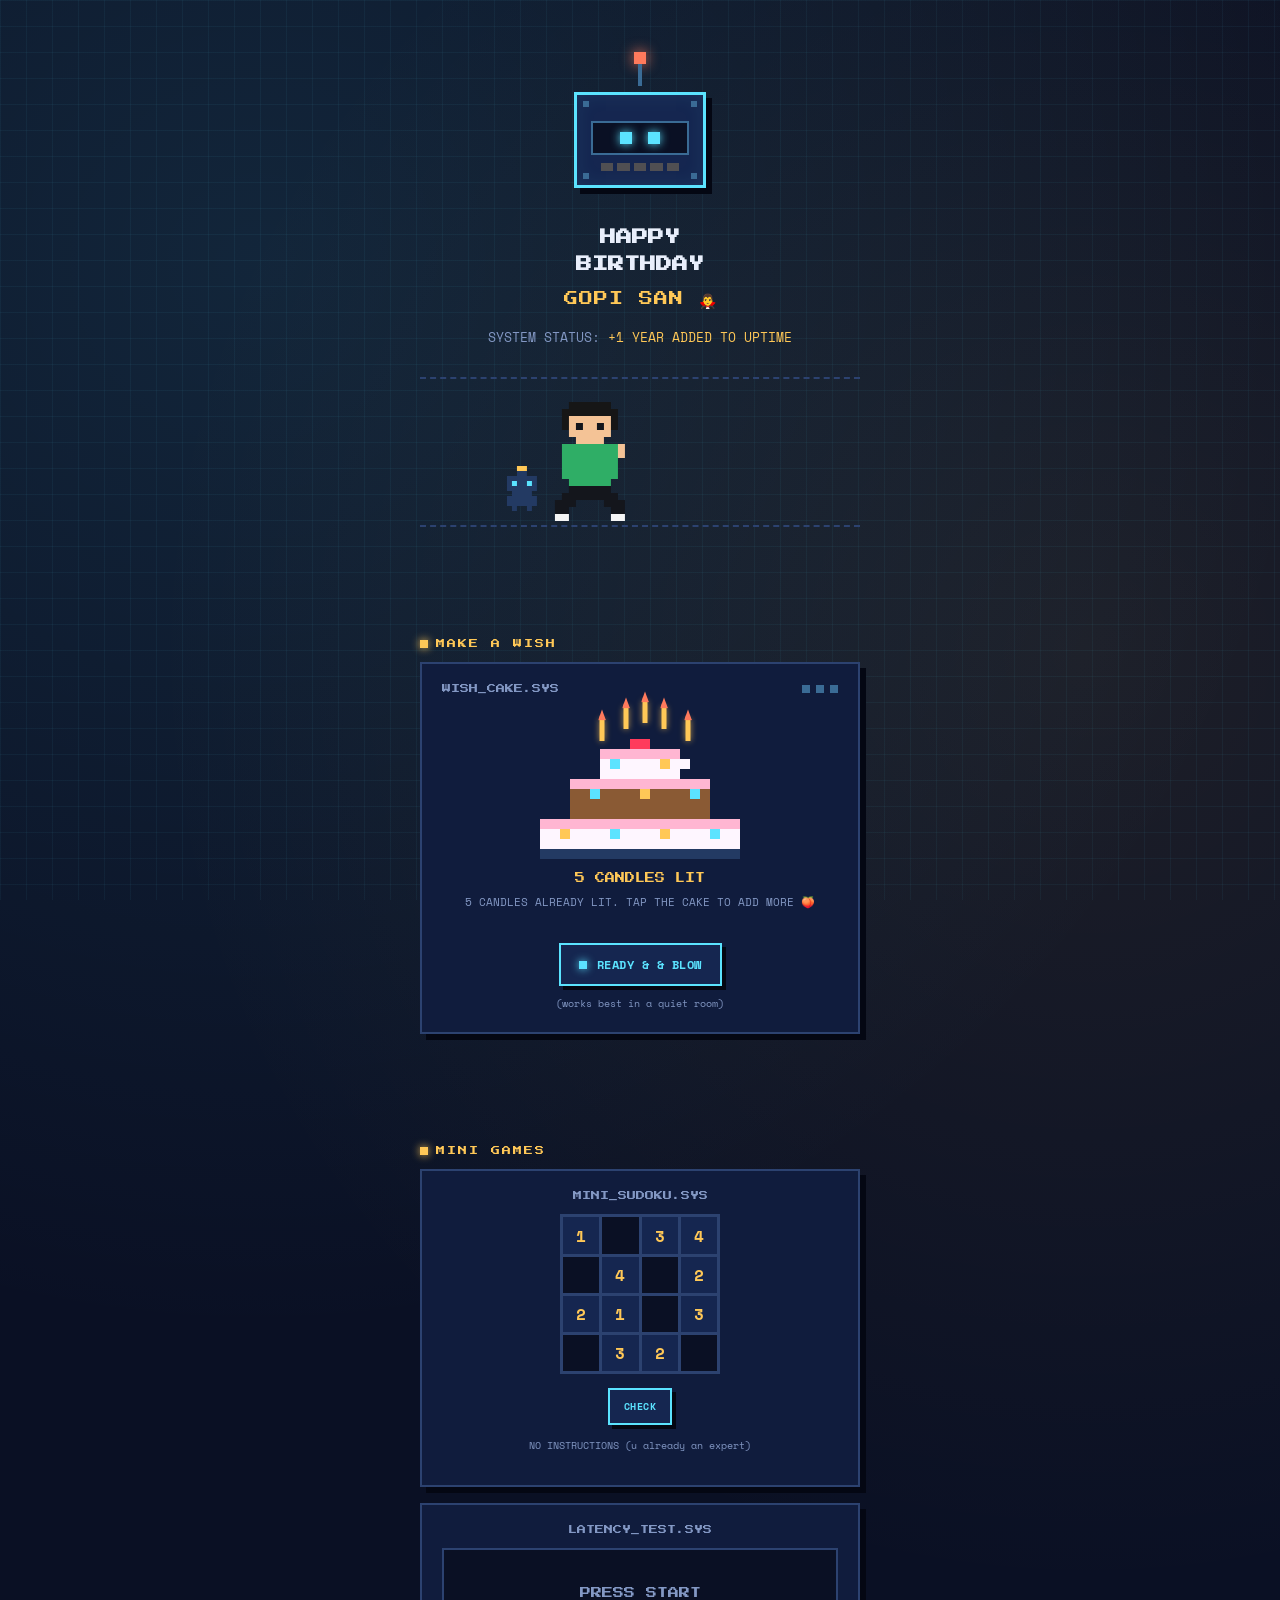
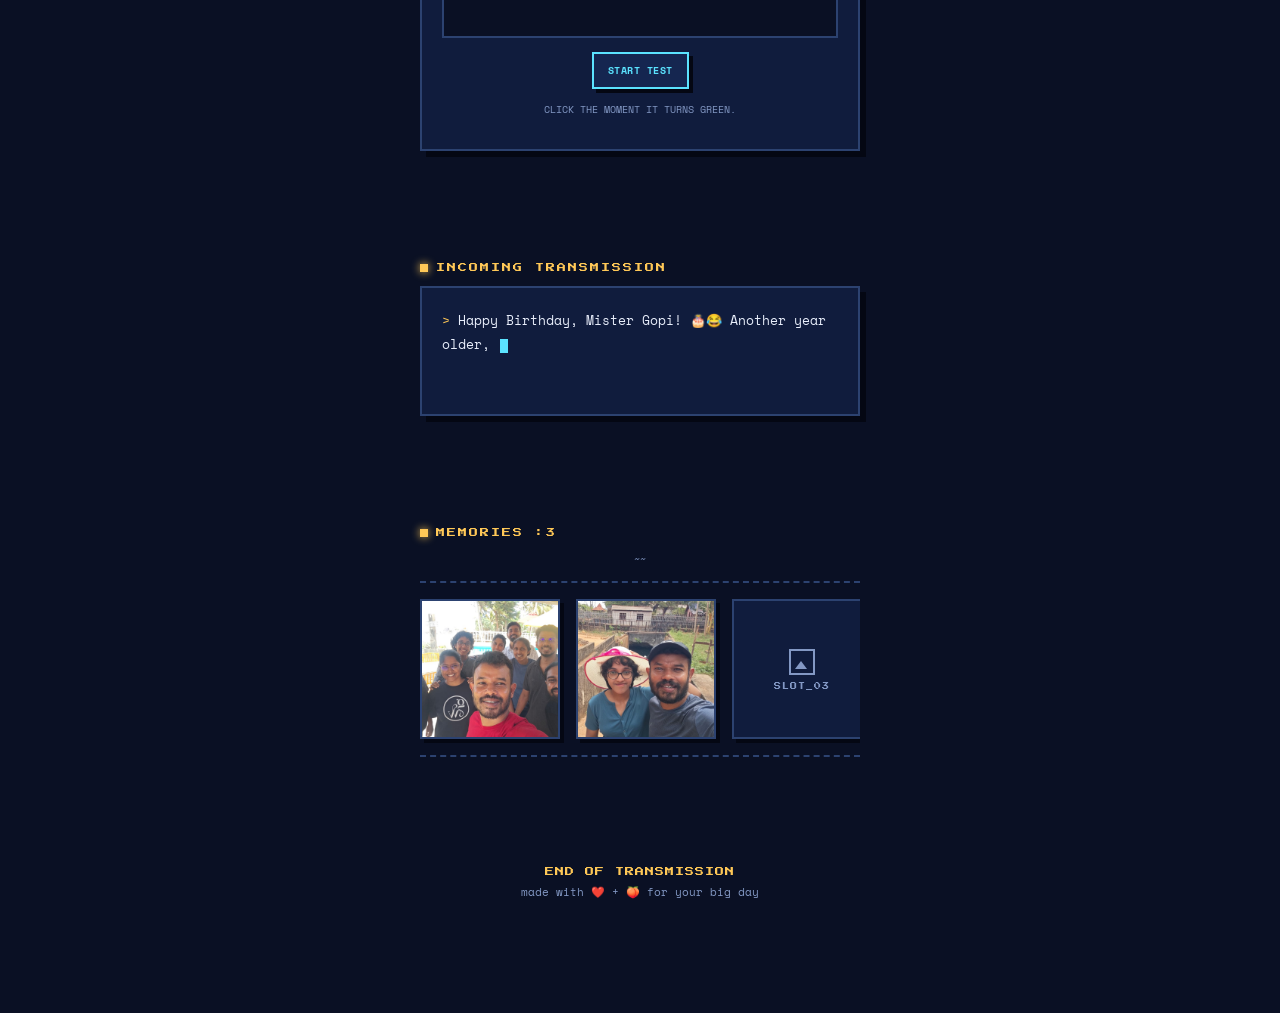
==== commit 4fb78c9b: "Update index.html" ====
--- a/index.html
+++ b/index.html
@@ -50,8 +50,8 @@
       <div class="cake-stage" id="cakeStage"></div>
       <div class="candle-count" id="candleCount">5 CANDLES LIT</div>
       <div class="console-msg" id="cakeMsg">5 CANDLES ALREADY LIT. TAP THE CAKE TO ADD MORE 🍑</div>
-      <button class="btn-3d" id="micBtn"><span class="dot"></span> ENABLE MIC &amp; BLOW</button>
-      <p class="hint">(needs mic access — works best in a quiet room)</p>
+      <button class="btn-3d" id="micBtn"><span class="dot"></span> READY & &amp; BLOW</button>
+      <p class="hint">(works best in a quiet room)</p>
     </div>
   </section>
 
@@ -87,7 +87,7 @@
 
   <section class="fade-in">
     <div class="eyebrow">MEMORIES :3 </div>
-    <p class="hint" style="margin-bottom:14px;">drop photos into /assets named photo-1.jpg … photo-4.jpg and they'll show up here automatically</p>
+    <p class="hint" style="margin-bottom:14px;">~~</p>
     <div class="belt-wrap">
       <div class="belt-track" id="beltTrack"></div>
     </div>
